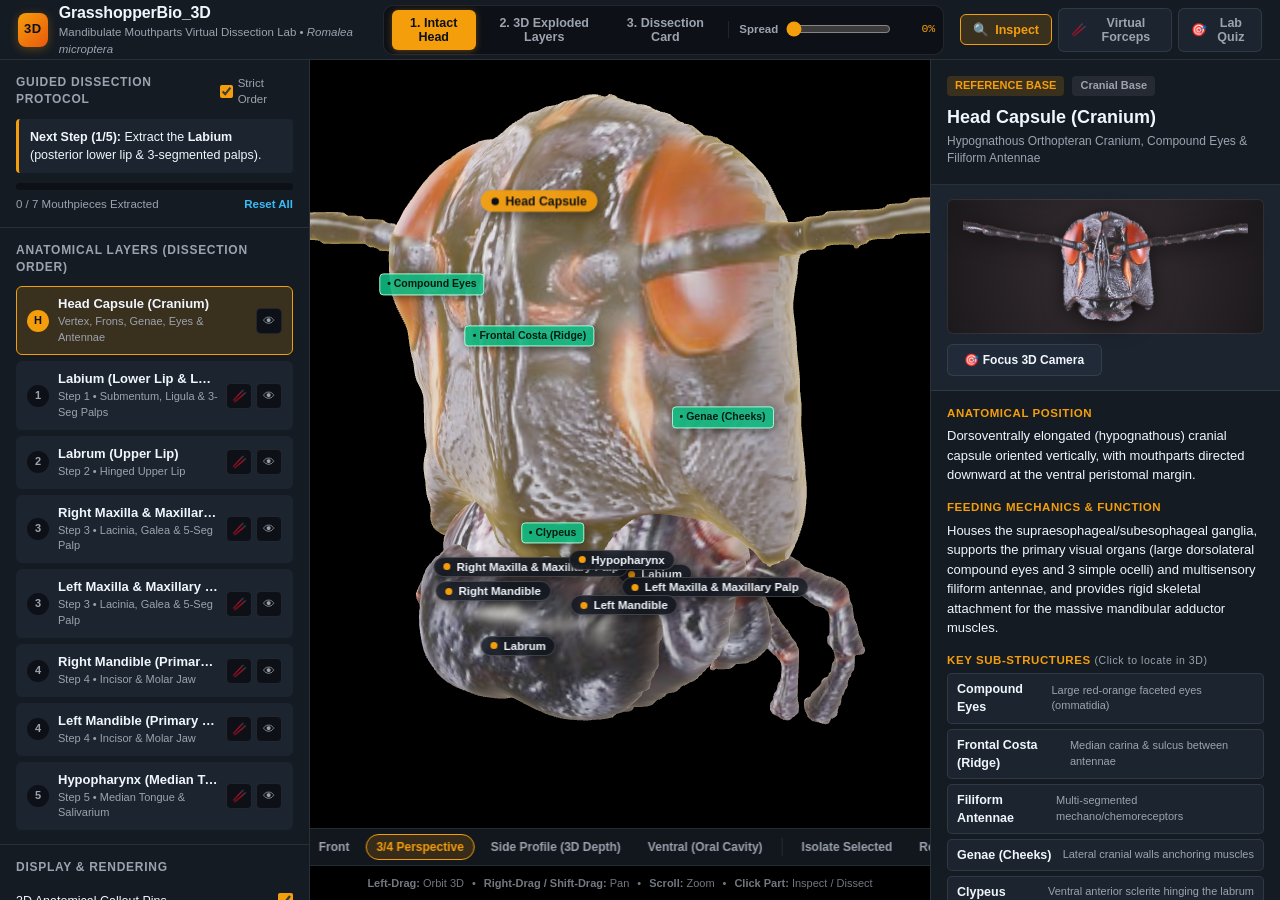
==== grasshopper_mouthparts/index.html @ e209033a "Move GrasshopperBio 3D app into grasshopper_mouthparts/ subfolder and add root index" ====
<!DOCTYPE html>
<html lang="en">
<head>
  <meta charset="UTF-8" />
  <meta name="viewport" content="width=device-width, initial-scale=1.0" />
  <title>GrasshopperBio 3D — Virtual Mouthparts Dissection Atlas</title>
  <link rel="stylesheet" href="styles.css" />
</head>
<body>
  <div class="app-shell">
    <!-- Top Navigation & Control Header -->
    <header class="top-bar">
      <div class="brand">
        <div class="brand-badge">3D</div>
        <div class="brand-text">
          <h1 id="brandTitle">GrasshopperBio_3D</h1>
          <span id="brandSubtitle" class="subtitle">Mandibulate Mouthparts Virtual Dissection Lab • <em>Romalea microptera</em></span>
        </div>
      </div>

      <!-- Primary State Presets & Explosion Scrub Slider -->
      <div id="stateControls" class="state-controls" role="group" aria-label="3D Dissection State">
        <button id="btnStateIntact" class="state-btn active" data-state="0" title="Assemble all mouthparts on the head capsule (Frame 1)">
          1. Intact Head
        </button>
        <button id="btnStateExploded" class="state-btn" data-state="50" title="Separate mouthpart layers in 3D space (Frame 50)">
          2. 3D Exploded Layers
        </button>
        <button id="btnStateTray" class="state-btn" data-state="100" title="Arrange dissected mouthparts on laboratory card (Frame 100)">
          3. Dissection Card
        </button>
        <div class="slider-group">
          <label for="explodeSlider">Spread</label>
          <input id="explodeSlider" type="range" min="0" max="100" value="0" step="1" />
          <span id="explodeValue" class="mono-val">0%</span>
        </div>
      </div>

      <!-- Tool Mode Switcher -->
      <div id="modeControls" class="mode-controls" role="group" aria-label="Interaction Tool Mode">
        <button id="toolInspect" class="tool-btn active" data-tool="inspect" title="Click any mouthpiece to inspect its anatomy and sub-structures">
          <span class="tool-icon">🔍</span> Inspect
        </button>
        <button id="toolForceps" class="tool-btn" data-tool="forceps" title="Click mouthpieces to extract them with virtual forceps in lab order">
          <span class="tool-icon">🥢</span> Virtual Forceps
        </button>
        <button id="toolQuiz" class="tool-btn" data-tool="quiz" title="Test your knowledge of grasshopper mouthpart anatomy">
          <span class="tool-icon">🎯</span> Lab Quiz
        </button>
      </div>
    </header>

    <!-- Main 3-Column Workspace -->
    <main class="workspace">
      <!-- Left Sidebar: Dissection Protocol & Anatomical Layers -->
      <aside class="panel left-panel" aria-label="Dissection Layers and Protocol">
        <div id="guidedSection" class="panel-section guided-section">
          <div class="section-header">
            <h2>Guided Dissection Protocol</h2>
            <label class="toggle-pill" title="Enforce strict 5-step anatomical removal order">
              <input type="checkbox" id="chkStrictOrder" checked />
              <span>Strict Order</span>
            </label>
          </div>
          <p id="guidedPrompt" class="guided-prompt">
            Switch to <strong>Virtual Forceps</strong> or click any mouthpiece to begin the 5-step dissection sequence.
          </p>
          <div class="progress-bar-wrap" aria-label="Dissection Progress">
            <div id="dissectionProgressFill" class="progress-bar-fill" style="width: 0%"></div>
          </div>
          <div class="progress-meta">
            <span id="dissectionProgressText">0 / 7 Mouthpieces Extracted</span>
            <button id="btnResetDissection" class="link-btn" type="button">Reset All</button>
          </div>
        </div>

        <div class="panel-section layers-section">
          <div class="section-header">
            <h2 id="layersHeading">Anatomical Layers (Dissection Order)</h2>
          </div>
          <div id="partsList" class="parts-list" role="list"></div>
        </div>

        <div class="panel-section display-section">
          <div class="section-header">
            <h2>Display &amp; Rendering</h2>
          </div>
          <div class="control-row">
            <label for="chkLabels">3D Anatomical Callout Pins</label>
            <input type="checkbox" id="chkLabels" checked />
          </div>
          <div class="control-row">
            <label for="chkSubPins">Show Sub-Structure Markers</label>
            <input type="checkbox" id="chkSubPins" checked />
          </div>
          <div class="control-row">
            <label for="chkGhostHead">Ghost / X-Ray Head Capsule</label>
            <input type="checkbox" id="chkGhostHead" />
          </div>
          <div class="control-row">
            <label for="chkWireframe">Show 3D Mesh Topology</label>
            <input type="checkbox" id="chkWireframe" />
          </div>
          <div class="control-row slider-row">
            <label for="depthScaleSlider">3D Depth Scale</label>
            <input id="depthScaleSlider" type="range" min="60" max="160" value="100" step="5" />
            <span id="depthScaleVal" class="mono-val">1.0×</span>
          </div>
        </div>
      </aside>

      <!-- Center Interactive 3D Viewport -->
      <section class="viewport-container" aria-label="3D Interactive Dissection Viewport">
        <canvas id="glCanvas"></canvas>

        <!-- 2D Projected 3D Callout Labels Layer -->
        <div id="labelsOverlay" class="labels-overlay"></div>

        <!-- Quiz Banner (Visible in Quiz Mode) -->
        <div id="quizBanner" class="quiz-banner" hidden>
          <div class="quiz-top">
            <span class="quiz-badge">LAB PRACTICAL QUIZ</span>
            <span id="quizScore" class="quiz-score">Score: 0 / 0</span>
          </div>
          <p id="quizQuestion" class="quiz-question">Click on the Labrum.</p>
          <div class="quiz-actions">
            <span id="quizFeedback" class="quiz-feedback"></span>
            <button id="btnNextQuiz" class="small-btn" type="button">Skip / Next Question →</button>
          </div>
        </div>

        <!-- Toast / Action Feedback Banner -->
        <div id="toastBanner" class="toast-banner" hidden></div>

        <!-- Bottom Camera & View Controls Dock -->
        <div class="camera-dock" role="toolbar" aria-label="Camera Presets">
          <span class="dock-label">Camera:</span>
          <button class="cam-btn" data-cam="front" type="button">Front</button>
          <button class="cam-btn active" data-cam="oblique" type="button">3/4 Perspective</button>
          <button class="cam-btn" data-cam="side" type="button">Side Profile (3D Depth)</button>
          <button class="cam-btn" data-cam="ventral" type="button">Ventral (Oral Cavity)</button>
          <div class="dock-divider"></div>
          <button id="btnIsolate" class="cam-btn" type="button" title="Isolate only the currently selected mouthpiece">
            Isolate Selected
          </button>
          <button id="btnResetCam" class="cam-btn" type="button" title="Reset camera orbit">
            Reset View
          </button>
        </div>

        <div class="viewport-hint">
          <span><strong>Left-Drag:</strong> Orbit 3D</span>
          <span>•</span>
          <span><strong>Right-Drag / Shift-Drag:</strong> Pan</span>
          <span>•</span>
          <span><strong>Scroll:</strong> Zoom</span>
          <span>•</span>
          <span><strong>Click Part:</strong> Inspect / Dissect</span>
        </div>
      </section>

      <!-- Right Sidebar: Detailed Anatomical Inspector -->
      <aside class="panel right-panel" aria-label="Anatomical Structure Inspector">
        <div class="inspector-header">
          <div class="inspector-badges">
            <span id="inspStepBadge" class="step-badge">Reference Base</span>
            <span id="inspStatusBadge" class="status-badge">Attached on Head</span>
          </div>
          <h2 id="inspTitle">Head Capsule (Cranium)</h2>
          <p id="inspSubtitle" class="insp-subtitle">Hypognathous Orthopteran Cranium, Compound Eyes &amp; Filiform Antennae</p>
        </div>

        <!-- Specimen Cutout Preview + Quick Actions -->
        <div class="specimen-card">
          <div class="specimen-img-wrap">
            <img id="inspImage" src="textures/Head_Capsule_rgba.png" alt="Dissected specimen cutout" />
          </div>
          <div class="specimen-actions">
            <button id="btnToggleDissectSelected" class="primary-action-btn" type="button">
              🥢 Extract with Forceps
            </button>
            <button id="btnFocusSelected" class="secondary-action-btn" type="button">
              🎯 Focus 3D Camera
            </button>
          </div>
        </div>

        <!-- Detailed Description & Sub-parts -->
        <div class="inspector-body">
          <div class="info-block">
            <h3>Anatomical Position</h3>
            <p id="inspPosition"></p>
          </div>

          <div class="info-block">
            <h3>Feeding Mechanics &amp; Function</h3>
            <p id="inspFunction"></p>
          </div>

          <div class="info-block">
            <h3>Key Sub-Structures <span class="hint-tag">(Click to locate in 3D)</span></h3>
            <ul id="inspSubStructures" class="substructure-list"></ul>
          </div>

          <div class="info-block protocol-box">
            <h3>Lab Dissection Technique</h3>
            <p id="inspInstruction"></p>
          </div>
        </div>
      </aside>
    </main>
  </div>

  <script type="module" src="app.js"></script>
</body>
</html>
---- grasshopper_mouthparts/styles.css ----
:root {
  --bg-app: #0d1117;
  --bg-panel: #151b23;
  --bg-panel-elevated: #1c2430;
  --bg-card: #212a38;
  --border-subtle: rgba(255, 255, 255, 0.09);
  --border-focus: #f59e0b;
  --text-primary: #f0f6fc;
  --text-secondary: #9ca3af;
  --text-muted: #6b7280;
  --accent-amber: #f59e0b;
  --accent-amber-soft: rgba(245, 158, 11, 0.16);
  --accent-emerald: #10b981;
  --accent-emerald-soft: rgba(16, 185, 129, 0.16);
  --accent-cyan: #38bdf8;
  --accent-rose: #f43f5e;
  --radius-sm: 6px;
  --radius-md: 10px;
  --radius-lg: 14px;
  --font-sans: -apple-system, BlinkMacSystemFont, "Segoe UI", Roboto, Inter, sans-serif;
  --font-mono: "SFMono-Regular", Consolas, "Liberation Mono", Menlo, monospace;
}

*, *::before, *::after {
  box-sizing: border-box;
  margin: 0;
  padding: 0;
}

html, body {
  width: 100%;
  height: 100%;
  overflow: hidden;
  background-color: var(--bg-app);
  color: var(--text-primary);
  font-family: var(--font-sans);
  font-size: 14px;
  line-height: 1.45;
  -webkit-font-smoothing: antialiased;
}

.app-shell {
  display: flex;
  flex-direction: column;
  width: 100vw;
  height: 100vh;
}

/* Top Navigation Header */
.top-bar {
  display: flex;
  align-items: center;
  justify-content: space-between;
  gap: 16px;
  height: 60px;
  padding: 0 18px;
  background: var(--bg-panel);
  border-bottom: 1px solid var(--border-subtle);
  flex-shrink: 0;
  z-index: 20;
}

.brand {
  display: flex;
  align-items: center;
  gap: 11px;
}

.brand-badge {
  display: grid;
  place-items: center;
  width: 34px;
  height: 34px;
  border-radius: 8px;
  background: linear-gradient(135deg, #f59e0b 0%, #ea580c 100%);
  color: #0d1117;
  font-weight: 800;
  font-size: 13px;
  letter-spacing: 0.5px;
  box-shadow: 0 2px 10px rgba(245, 158, 11, 0.3);
}

.brand-text h1 {
  font-size: 16px;
  font-weight: 700;
  letter-spacing: -0.01em;
  color: var(--text-primary);
}

.brand-text .subtitle {
  display: block;
  font-size: 11.5px;
  color: var(--text-secondary);
}

/* State Preset Buttons & Slider */
.state-controls {
  display: flex;
  align-items: center;
  gap: 6px;
  background: var(--bg-app);
  padding: 4px 8px;
  border-radius: var(--radius-md);
  border: 1px solid var(--border-subtle);
}

.state-btn {
  background: transparent;
  color: var(--text-secondary);
  border: none;
  padding: 6px 11px;
  border-radius: var(--radius-sm);
  font-size: 12.5px;
  font-weight: 600;
  cursor: pointer;
  transition: all 0.16s ease;
}

.state-btn:hover {
  color: var(--text-primary);
  background: rgba(255, 255, 255, 0.05);
}

.state-btn.active {
  background: var(--accent-amber);
  color: #0d1117;
  box-shadow: 0 1px 6px rgba(245, 158, 11, 0.35);
}

.slider-group {
  display: flex;
  align-items: center;
  gap: 8px;
  padding-left: 10px;
  margin-left: 4px;
  border-left: 1px solid var(--border-subtle);
}

.slider-group label {
  font-size: 11.5px;
  color: var(--text-secondary);
  font-weight: 600;
}

input[type="range"] {
  accent-color: var(--accent-amber);
  cursor: pointer;
}

#explodeSlider {
  width: 105px;
}

.mono-val {
  font-family: var(--font-mono);
  font-size: 11.5px;
  color: var(--accent-amber);
  min-width: 36px;
  text-align: right;
}

/* Tool Mode Switcher */
.mode-controls {
  display: flex;
  align-items: center;
  gap: 6px;
}

.tool-btn {
  display: inline-flex;
  align-items: center;
  gap: 6px;
  background: var(--bg-panel-elevated);
  color: var(--text-secondary);
  border: 1px solid var(--border-subtle);
  padding: 7px 12px;
  border-radius: var(--radius-sm);
  font-size: 12.5px;
  font-weight: 600;
  cursor: pointer;
  transition: all 0.16s ease;
}

.tool-btn:hover {
  color: var(--text-primary);
  border-color: rgba(255, 255, 255, 0.22);
}

.tool-btn.active {
  background: var(--accent-amber-soft);
  color: var(--accent-amber);
  border-color: var(--accent-amber);
}

/* Main 3-Column Workspace */
.workspace {
  display: grid;
  grid-template-columns: 310px 1fr 350px;
  flex: 1;
  min-height: 0;
}

.panel {
  background: var(--bg-panel);
  display: flex;
  flex-direction: column;
  overflow-y: auto;
  z-index: 10;
}

.left-panel {
  border-right: 1px solid var(--border-subtle);
}

.right-panel {
  border-left: 1px solid var(--border-subtle);
}

.panel-section {
  padding: 14px 16px;
  border-bottom: 1px solid var(--border-subtle);
}

.section-header {
  display: flex;
  align-items: center;
  justify-content: space-between;
  margin-bottom: 10px;
}

.section-header h2 {
  font-size: 12px;
  font-weight: 700;
  text-transform: uppercase;
  letter-spacing: 0.06em;
  color: var(--text-secondary);
}

.toggle-pill {
  display: inline-flex;
  align-items: center;
  gap: 5px;
  font-size: 11.5px;
  color: var(--text-secondary);
  cursor: pointer;
  user-select: none;
}

.toggle-pill input {
  accent-color: var(--accent-amber);
}

.guided-prompt {
  font-size: 12.5px;
  color: var(--text-primary);
  background: var(--bg-panel-elevated);
  border-left: 3px solid var(--accent-amber);
  padding: 9px 11px;
  border-radius: 4px;
  margin-bottom: 10px;
}

.progress-bar-wrap {
  width: 100%;
  height: 7px;
  background: var(--bg-app);
  border-radius: 99px;
  overflow: hidden;
  margin-bottom: 6px;
}

.progress-bar-fill {
  height: 100%;
  background: linear-gradient(90deg, var(--accent-amber), var(--accent-emerald));
  transition: width 0.3s ease;
}

.progress-meta {
  display: flex;
  align-items: center;
  justify-content: space-between;
  font-size: 11.5px;
  color: var(--text-secondary);
}

.link-btn {
  background: none;
  border: none;
  color: var(--accent-cyan);
  font-size: 11.5px;
  font-weight: 600;
  cursor: pointer;
}

.link-btn:hover {
  text-decoration: underline;
}

/* Anatomical Layers List */
.parts-list {
  display: flex;
  flex-direction: column;
  gap: 6px;
}

.part-item {
  display: flex;
  align-items: center;
  justify-content: space-between;
  gap: 8px;
  padding: 8px 10px;
  border-radius: var(--radius-sm);
  background: var(--bg-panel-elevated);
  border: 1px solid transparent;
  cursor: pointer;
  transition: all 0.14s ease;
}

.part-item:hover {
  background: var(--bg-card);
  border-color: rgba(255, 255, 255, 0.12);
}

.part-item.selected {
  background: var(--accent-amber-soft);
  border-color: var(--accent-amber);
}

.part-item.dissected .part-name {
  color: var(--accent-emerald);
}

.part-left {
  display: flex;
  align-items: center;
  gap: 9px;
  min-width: 0;
}

.part-step-dot {
  display: grid;
  place-items: center;
  width: 22px;
  height: 22px;
  border-radius: 50%;
  font-size: 11px;
  font-weight: 700;
  background: var(--bg-app);
  color: var(--text-secondary);
  flex-shrink: 0;
}

.part-item.selected .part-step-dot {
  background: var(--accent-amber);
  color: #0d1117;
}

.part-item.dissected .part-step-dot {
  background: var(--accent-emerald);
  color: #0d1117;
}

.part-info-col {
  min-width: 0;
}

.part-name {
  font-size: 13px;
  font-weight: 600;
  color: var(--text-primary);
  white-space: nowrap;
  overflow: hidden;
  text-overflow: ellipsis;
}

.part-sub {
  font-size: 11px;
  color: var(--text-secondary);
}

.part-actions {
  display: flex;
  align-items: center;
  gap: 4px;
  flex-shrink: 0;
}

.icon-btn {
  display: grid;
  place-items: center;
  width: 26px;
  height: 26px;
  border-radius: 5px;
  border: 1px solid var(--border-subtle);
  background: var(--bg-app);
  color: var(--text-secondary);
  font-size: 12px;
  cursor: pointer;
  transition: all 0.14s ease;
}

.icon-btn:hover {
  color: var(--text-primary);
  border-color: var(--accent-amber);
}

.icon-btn.active-dissect {
  background: var(--accent-emerald-soft);
  color: var(--accent-emerald);
  border-color: var(--accent-emerald);
}

.icon-btn.hidden-part {
  opacity: 0.45;
}

/* Display Controls */
.control-row {
  display: flex;
  align-items: center;
  justify-content: space-between;
  padding: 5px 0;
  font-size: 12.5px;
  color: var(--text-primary);
}

.control-row input[type="checkbox"] {
  accent-color: var(--accent-amber);
  width: 15px;
  height: 15px;
  cursor: pointer;
}

.slider-row input[type="range"] {
  width: 95px;
}

/* Center 3D Viewport */
.viewport-container {
  position: relative;
  width: 100%;
  height: 100%;
  background: radial-gradient(circle at 50% 42%, #2a2429 0%, #16181f 68%, #0e1015 100%);
  overflow: hidden;
  user-select: none;
}

#glCanvas {
  width: 100%;
  height: 100%;
  display: block;
  cursor: grab;
}

#glCanvas:active {
  cursor: grabbing;
}

#glCanvas.forceps-cursor {
  cursor: crosshair;
}

/* 3D Projected Callout Pins */
.labels-overlay {
  position: absolute;
  inset: 0;
  pointer-events: none;
  overflow: hidden;
}

.callout-pin {
  position: absolute;
  transform: translate(-50%, -50%);
  pointer-events: auto;
  display: inline-flex;
  align-items: center;
  gap: 6px;
  padding: 3px 9px;
  border-radius: 99px;
  background: rgba(15, 20, 28, 0.84);
  backdrop-filter: blur(6px);
  border: 1px solid rgba(255, 255, 255, 0.18);
  color: var(--text-primary);
  font-size: 11.5px;
  font-weight: 600;
  white-space: nowrap;
  cursor: pointer;
  transition: transform 0.12s ease, border-color 0.12s ease, background 0.12s ease;
  box-shadow: 0 3px 10px rgba(0, 0, 0, 0.45);
}

.callout-pin:hover,
.callout-pin.selected {
  border-color: var(--accent-amber);
  background: rgba(245, 158, 11, 0.92);
  color: #0d1117;
  transform: translate(-50%, -50%) scale(1.07);
  z-index: 5;
}

.callout-pin .pin-dot {
  width: 7px;
  height: 7px;
  border-radius: 50%;
  background: var(--accent-amber);
}

.callout-pin.selected .pin-dot,
.callout-pin:hover .pin-dot {
  background: #0d1117;
}

.sub-pin {
  position: absolute;
  transform: translate(-50%, -50%);
  pointer-events: auto;
  padding: 2px 7px;
  border-radius: 4px;
  background: rgba(16, 185, 129, 0.90);
  color: #051b14;
  font-size: 10.5px;
  font-weight: 700;
  white-space: nowrap;
  box-shadow: 0 2px 8px rgba(0, 0, 0, 0.5);
  border: 1px solid #a7f3d0;
  z-index: 6;
}

/* Quiz Overlay */
.quiz-banner {
  position: absolute;
  top: 14px;
  left: 50%;
  transform: translateX(-50%);
  width: min(540px, 92%);
  background: rgba(21, 27, 35, 0.94);
  backdrop-filter: blur(10px);
  border: 1px solid var(--accent-amber);
  border-radius: var(--radius-md);
  padding: 12px 16px;
  box-shadow: 0 10px 30px rgba(0, 0, 0, 0.55);
  z-index: 12;
}

.quiz-top {
  display: flex;
  justify-content: space-between;
  align-items: center;
  margin-bottom: 6px;
}

.quiz-badge {
  font-size: 10.5px;
  font-weight: 800;
  letter-spacing: 0.08em;
  color: var(--accent-amber);
}

.quiz-score {
  font-family: var(--font-mono);
  font-size: 12px;
  font-weight: 700;
  color: var(--accent-emerald);
}

.quiz-question {
  font-size: 14px;
  font-weight: 600;
  color: var(--text-primary);
  margin-bottom: 8px;
}

.quiz-actions {
  display: flex;
  justify-content: space-between;
  align-items: center;
}

.quiz-feedback {
  font-size: 12.5px;
  font-weight: 600;
}

.small-btn {
  background: var(--bg-card);
  color: var(--text-primary);
  border: 1px solid var(--border-subtle);
  padding: 4px 10px;
  border-radius: 5px;
  font-size: 12px;
  cursor: pointer;
}

.small-btn:hover {
  border-color: var(--accent-amber);
}

/* Toast Banner */
.toast-banner {
  position: absolute;
  top: 16px;
  left: 50%;
  transform: translateX(-50%);
  background: rgba(15, 20, 28, 0.92);
  border: 1px solid var(--accent-amber);
  color: var(--text-primary);
  padding: 8px 16px;
  border-radius: 99px;
  font-size: 12.5px;
  font-weight: 600;
  box-shadow: 0 6px 20px rgba(0, 0, 0, 0.5);
  z-index: 15;
}

/* Camera Dock */
.camera-dock {
  position: absolute;
  bottom: 34px;
  left: 50%;
  transform: translateX(-50%);
  display: flex;
  align-items: center;
  gap: 5px;
  padding: 5px 10px;
  background: rgba(21, 27, 35, 0.88);
  backdrop-filter: blur(8px);
  border: 1px solid var(--border-subtle);
  border-radius: 99px;
  box-shadow: 0 6px 24px rgba(0, 0, 0, 0.45);
  z-index: 10;
}

.dock-label {
  font-size: 11px;
  font-weight: 700;
  color: var(--text-secondary);
  padding: 0 6px;
}

.cam-btn {
  background: transparent;
  color: var(--text-secondary);
  border: 1px solid transparent;
  padding: 5px 10px;
  border-radius: 99px;
  font-size: 12px;
  font-weight: 600;
  cursor: pointer;
  white-space: nowrap;
  transition: all 0.14s ease;
}

.cam-btn:hover {
  color: var(--text-primary);
  background: rgba(255, 255, 255, 0.07);
}

.cam-btn.active {
  background: var(--accent-amber-soft);
  color: var(--accent-amber);
  border-color: var(--accent-amber);
}

.dock-divider {
  width: 1px;
  height: 18px;
  background: var(--border-subtle);
  margin: 0 3px;
}

.viewport-hint {
  position: absolute;
  bottom: 8px;
  left: 50%;
  transform: translateX(-50%);
  display: flex;
  gap: 8px;
  font-size: 11px;
  color: var(--text-secondary);
  opacity: 0.8;
  white-space: nowrap;
  pointer-events: none;
}

/* Right Inspector Sidebar */
.inspector-header {
  padding: 16px;
  border-bottom: 1px solid var(--border-subtle);
}

.inspector-badges {
  display: flex;
  align-items: center;
  gap: 8px;
  margin-bottom: 8px;
}

.step-badge {
  display: inline-block;
  padding: 2px 8px;
  border-radius: 4px;
  background: var(--accent-amber-soft);
  color: var(--accent-amber);
  font-size: 11px;
  font-weight: 700;
  text-transform: uppercase;
}

.status-badge {
  display: inline-block;
  padding: 2px 8px;
  border-radius: 4px;
  background: rgba(255, 255, 255, 0.07);
  color: var(--text-secondary);
  font-size: 11px;
  font-weight: 600;
}

.status-badge.extracted {
  background: var(--accent-emerald-soft);
  color: var(--accent-emerald);
}

.inspector-header h2 {
  font-size: 18px;
  font-weight: 700;
  color: var(--text-primary);
  margin-bottom: 3px;
}

.insp-subtitle {
  font-size: 12px;
  color: var(--text-secondary);
}

.specimen-card {
  padding: 14px 16px;
  border-bottom: 1px solid var(--border-subtle);
  background: var(--bg-panel-elevated);
}

.specimen-img-wrap {
  width: 100%;
  height: 135px;
  display: flex;
  align-items: center;
  justify-content: center;
  background: radial-gradient(circle, #383034 0%, #1c191c 100%);
  border-radius: var(--radius-sm);
  border: 1px solid var(--border-subtle);
  padding: 8px;
  margin-bottom: 10px;
}

.specimen-img-wrap img {
  max-width: 100%;
  max-height: 100%;
  object-fit: contain;
  filter: drop-shadow(0 4px 10px rgba(0, 0, 0, 0.6));
}

.specimen-actions {
  display: grid;
  grid-template-columns: 1fr 1fr;
  gap: 8px;
}

.primary-action-btn,
.secondary-action-btn {
  padding: 8px 10px;
  border-radius: var(--radius-sm);
  font-size: 12px;
  font-weight: 700;
  cursor: pointer;
  border: 1px solid transparent;
  transition: all 0.15s ease;
}

.primary-action-btn {
  background: var(--accent-amber);
  color: #0d1117;
}

.primary-action-btn:hover {
  filter: brightness(1.08);
}

.primary-action-btn.reattach {
  background: var(--accent-emerald);
  color: #051b14;
}

.secondary-action-btn {
  background: var(--bg-card);
  color: var(--text-primary);
  border-color: var(--border-subtle);
}

.secondary-action-btn:hover {
  border-color: var(--accent-amber);
}

.inspector-body {
  padding: 14px 16px;
  display: flex;
  flex-direction: column;
  gap: 14px;
}

.info-block h3 {
  font-size: 11.5px;
  font-weight: 700;
  text-transform: uppercase;
  letter-spacing: 0.05em;
  color: var(--accent-amber);
  margin-bottom: 5px;
}

.hint-tag {
  font-size: 10.5px;
  font-weight: 500;
  text-transform: none;
  color: var(--text-secondary);
}

.info-block p {
  font-size: 13px;
  color: var(--text-primary);
  line-height: 1.5;
}

.substructure-list {
  list-style: none;
  display: flex;
  flex-direction: column;
  gap: 5px;
}

.substructure-item {
  display: flex;
  align-items: center;
  justify-content: space-between;
  padding: 6px 9px;
  background: var(--bg-panel-elevated);
  border: 1px solid var(--border-subtle);
  border-radius: 5px;
  font-size: 12.5px;
  cursor: pointer;
  transition: all 0.14s ease;
}

.substructure-item:hover,
.substructure-item.active {
  border-color: var(--accent-emerald);
  background: var(--accent-emerald-soft);
}

.substructure-item strong {
  color: var(--text-primary);
}

.substructure-item span {
  font-size: 11px;
  color: var(--text-secondary);
}

.protocol-box {
  background: var(--bg-panel-elevated);
  padding: 11px 12px;
  border-radius: var(--radius-sm);
  border-left: 3px solid var(--accent-cyan);
}

.protocol-box h3 {
  color: var(--accent-cyan);
}
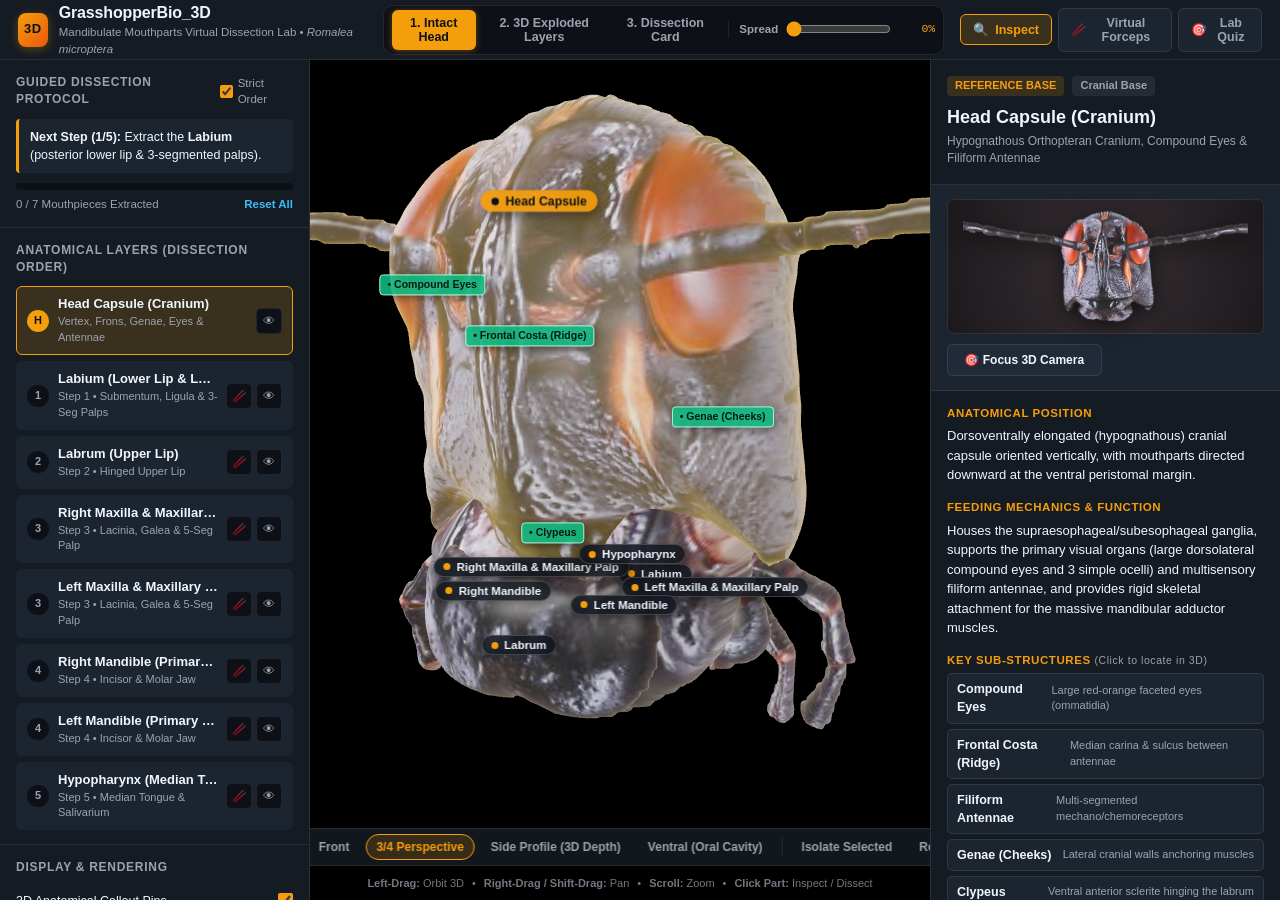
==== commit 33b67004: "Add GoatCounter analytics (ucd-sbes) to root and GrasshopperBio 3D pages" ====
--- a/grasshopper_mouthparts/index.html
+++ b/grasshopper_mouthparts/index.html
@@ -212,5 +212,7 @@
   </div>
 
   <script type="module" src="app.js"></script>
+  <script data-goatcounter="https://ucd-sbes.goatcounter.com/count"
+          async src="//gc.zgo.at/count.js"></script>
 </body>
 </html>
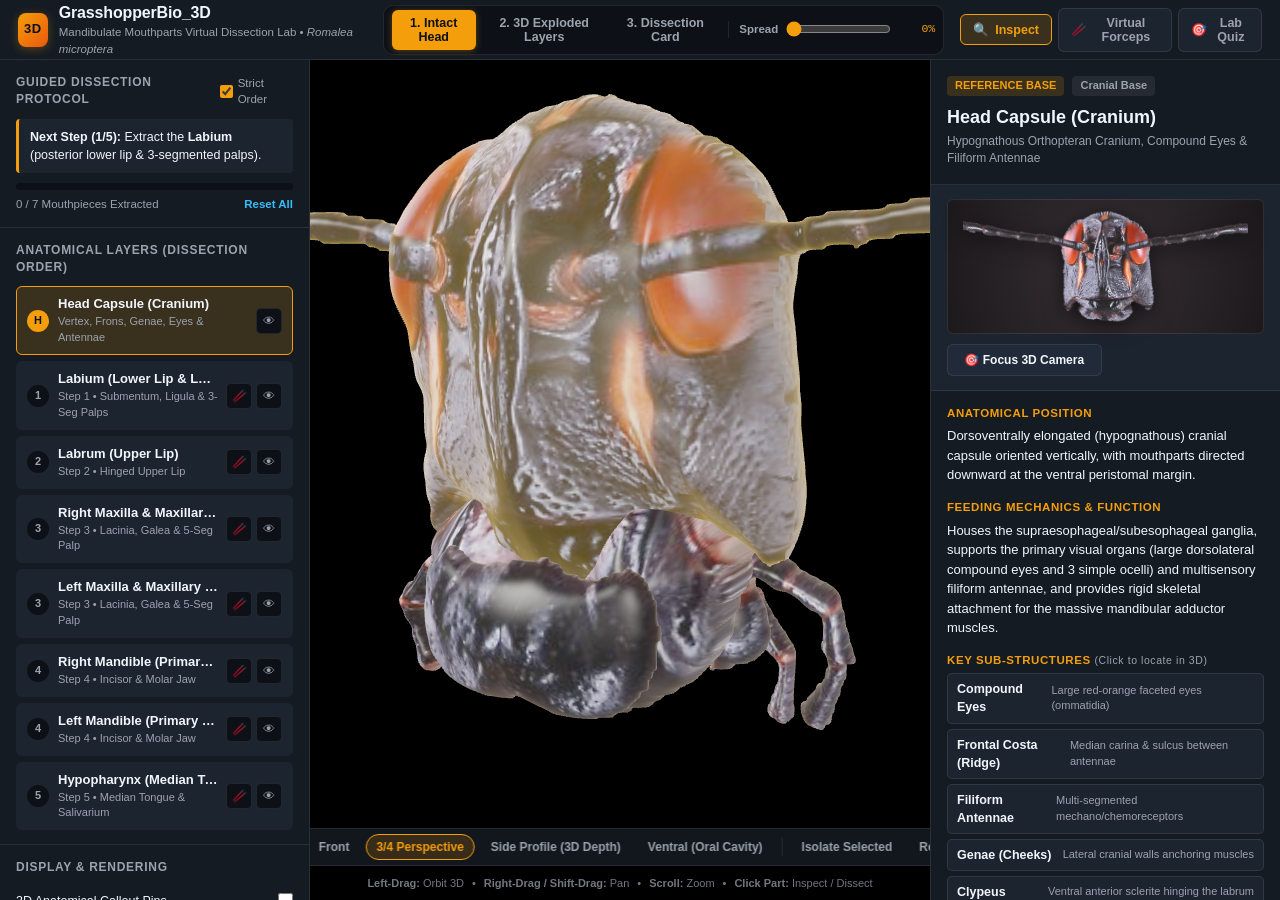
==== commit 56ee21d9: "Disable 3D anatomical callout pins and sub-structure markers by default" ====
--- a/grasshopper_mouthparts/index.html
+++ b/grasshopper_mouthparts/index.html
@@ -87,11 +87,11 @@
           </div>
           <div class="control-row">
             <label for="chkLabels">3D Anatomical Callout Pins</label>
-            <input type="checkbox" id="chkLabels" checked />
+            <input type="checkbox" id="chkLabels" />
           </div>
           <div class="control-row">
             <label for="chkSubPins">Show Sub-Structure Markers</label>
-            <input type="checkbox" id="chkSubPins" checked />
+            <input type="checkbox" id="chkSubPins" />
           </div>
           <div class="control-row">
             <label for="chkGhostHead">Ghost / X-Ray Head Capsule</label>
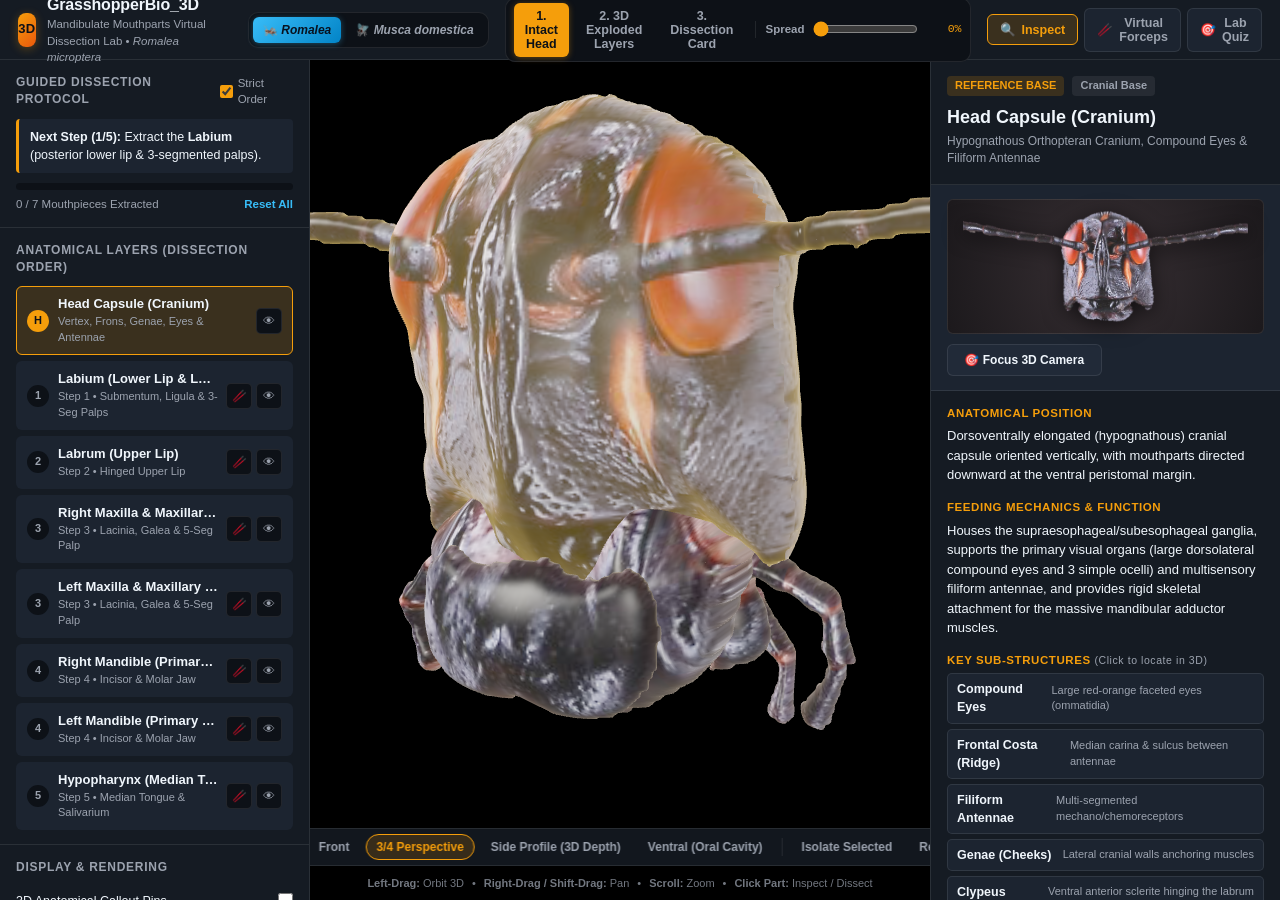
==== commit 852ad7dc: "Add colored Musca domestica 3D head model and interactive species switcher" ====
--- a/grasshopper_mouthparts/index.html
+++ b/grasshopper_mouthparts/index.html
@@ -18,6 +18,16 @@
         </div>
       </div>
 
+      <!-- Species Switcher -->
+      <div id="speciesSwitcher" class="species-switcher" role="group" aria-label="Select Insect Species">
+        <button class="species-btn active" data-species="grasshopper" type="button" title="Switch to Grasshopper (Romalea microptera) chewing mouthparts">
+          🦗 <em>Romalea</em>
+        </button>
+        <button class="species-btn" data-species="musca" type="button" title="Switch to Housefly (Musca domestica) sponging mouthparts">
+          🪰 <em>Musca domestica</em>
+        </button>
+      </div>
+
       <!-- Primary State Presets & Explosion Scrub Slider -->
       <div id="stateControls" class="state-controls" role="group" aria-label="3D Dissection State">
         <button id="btnStateIntact" class="state-btn active" data-state="0" title="Assemble all mouthparts on the head capsule (Frame 1)">
--- a/grasshopper_mouthparts/styles.css
+++ b/grasshopper_mouthparts/styles.css
@@ -93,6 +93,42 @@
   color: var(--text-secondary);
 }
 
+/* Species Switcher */
+.species-switcher {
+  display: flex;
+  align-items: center;
+  gap: 4px;
+  background: var(--bg-app);
+  padding: 4px;
+  border-radius: var(--radius-md);
+  border: 1px solid var(--border-subtle);
+  flex-shrink: 0;
+}
+
+.species-btn {
+  background: transparent;
+  color: var(--text-secondary);
+  border: none;
+  padding: 6px 10px;
+  border-radius: var(--radius-sm);
+  font-size: 12px;
+  font-weight: 600;
+  cursor: pointer;
+  white-space: nowrap;
+  transition: all 0.16s ease;
+}
+
+.species-btn:hover {
+  color: var(--text-primary);
+  background: rgba(255, 255, 255, 0.06);
+}
+
+.species-btn.active {
+  background: linear-gradient(135deg, #38bdf8 0%, #0284c7 100%);
+  color: #08121f;
+  box-shadow: 0 1px 6px rgba(56, 189, 248, 0.35);
+}
+
 /* State Preset Buttons & Slider */
 .state-controls {
   display: flex;
